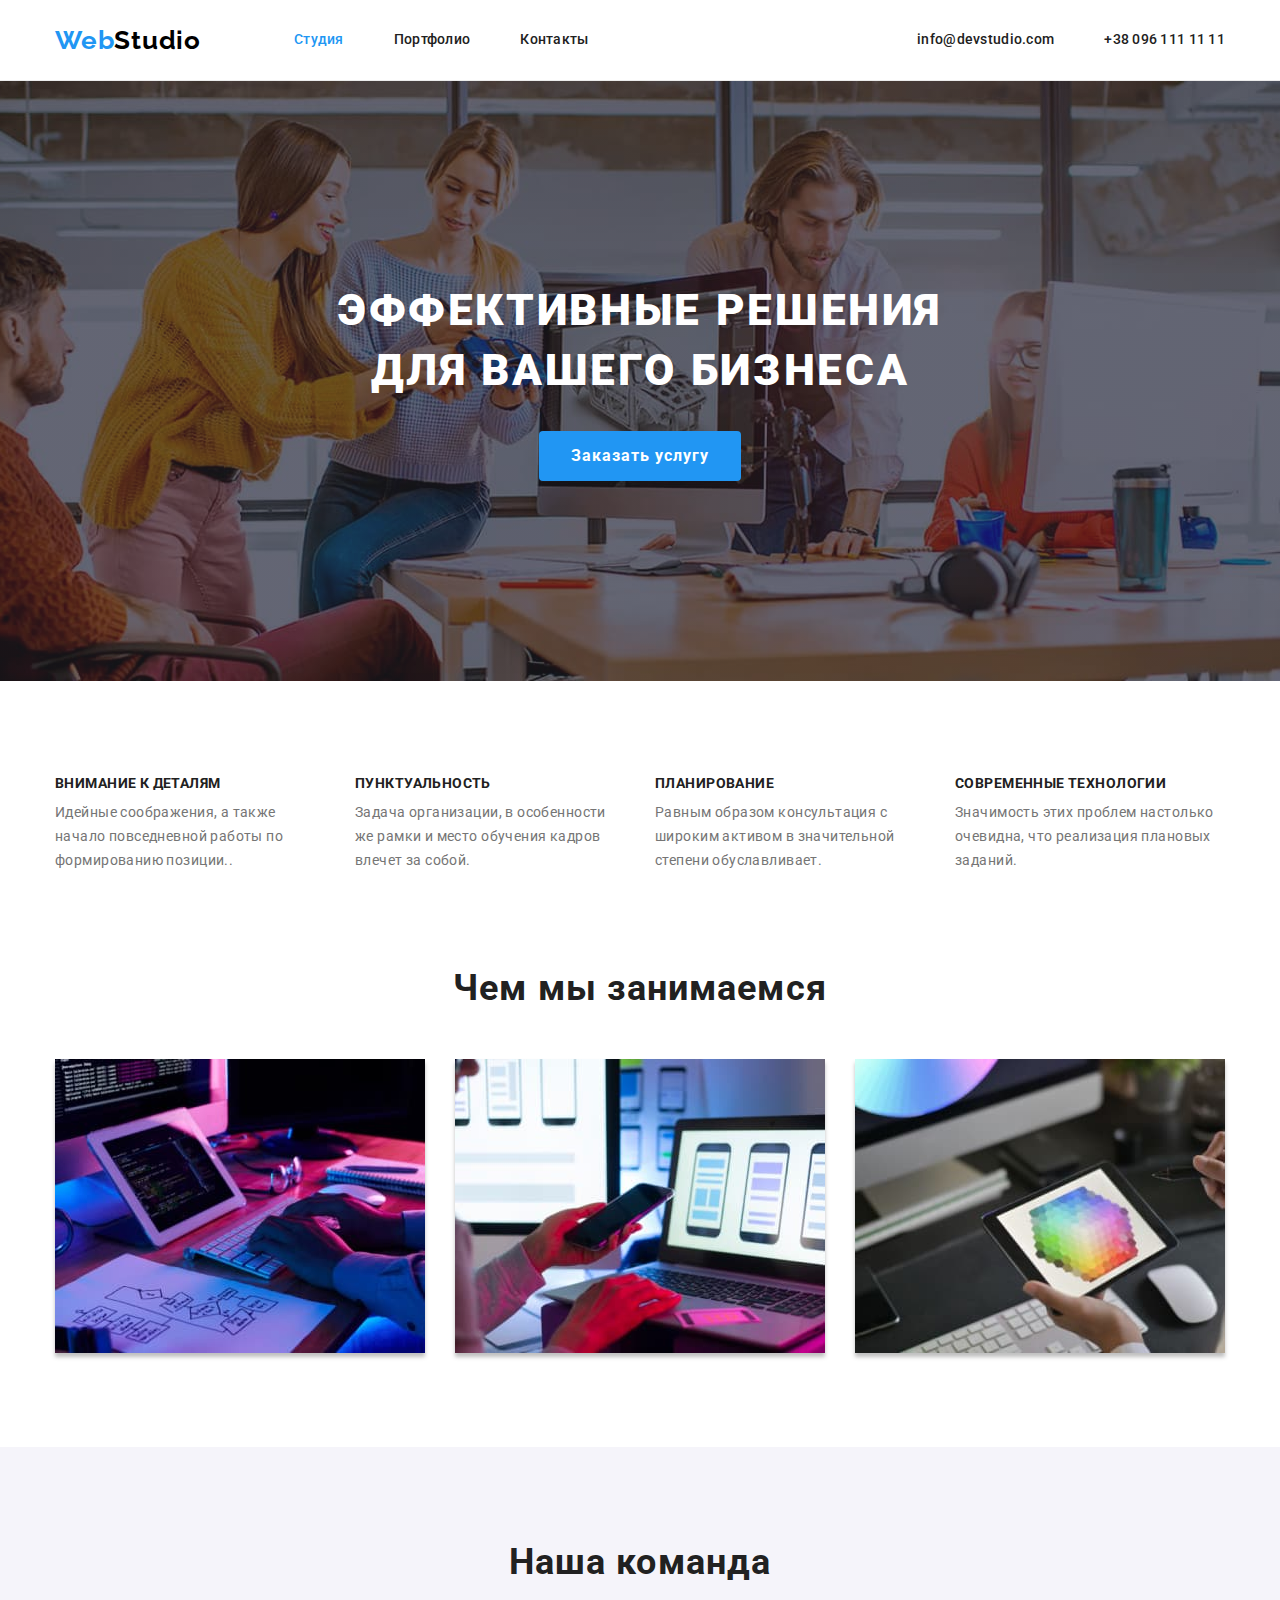
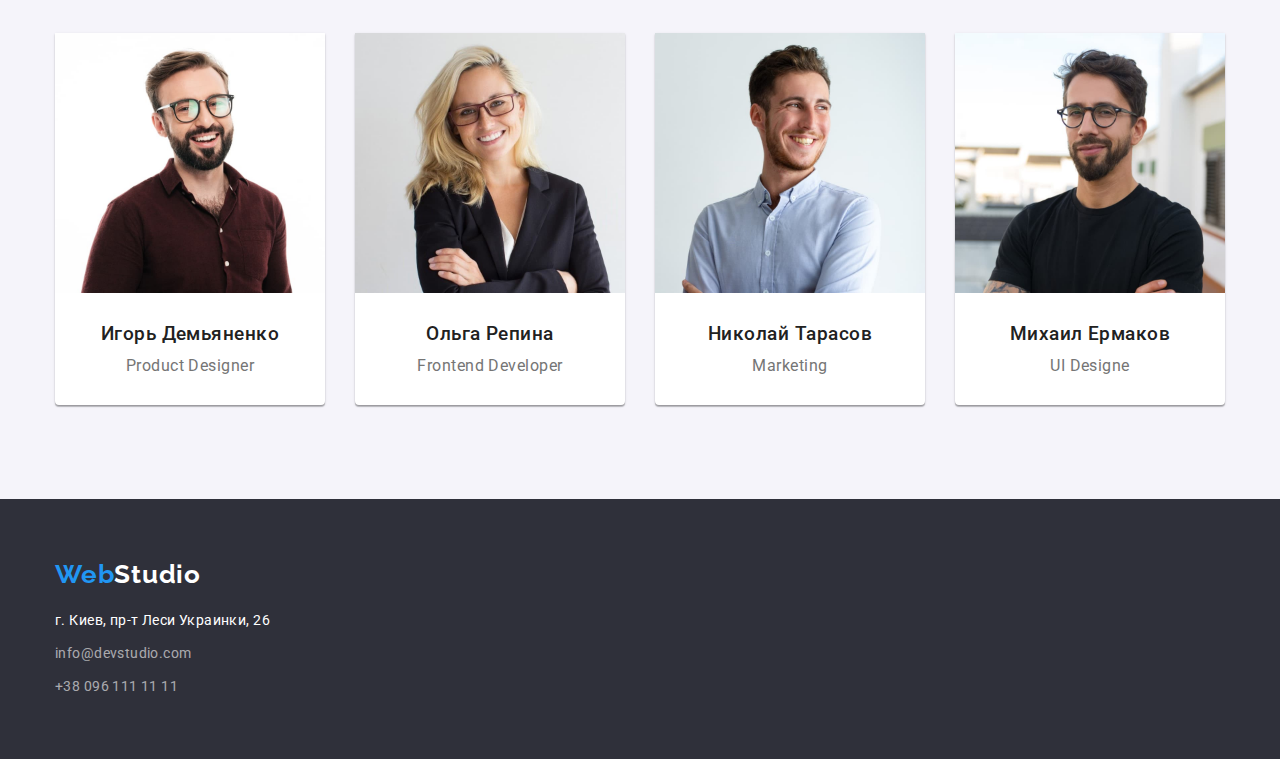
==== index.html @ 4b1d2488 "Начало ДЗ" ====
<!DOCTYPE html>
<html lang="ru">
  <head>
    <meta charset="UTF-8" />
    <meta http-equiv="X-UA-Compatible" content="IE=edge" />
    <meta name="viewport" content="width=device-width, initial-scale=1.0" />
    <title>Document</title>
    <link rel="preconnect" href="https://fonts.googleapis.com" />
    <link rel="preconnect" href="https://fonts.gstatic.com" crossorigin />
    <link
      href="https://fonts.googleapis.com/css2?family=Raleway:wght@700&family=Roboto:wght@400;500;700;900&display=swap"
      rel="stylesheet"
    />
    <link
      rel="stylesheet"
      href="https://cdnjs.cloudflare.com/ajax/libs/modern-normalize/1.0.0/modern-normalize.min.css"
    />
    <link rel="stylesheet" type="text/css" href="./css/styles.css" />
  </head>

  <body>
    <header class="page-header">
      <div class="container">
        <nav class="nav-main">
          <a class="logo link" href="#">Web<span class="logo-part">Studio</span> </a>

          <ul class="nav-list list">
            <li class="nav-item">
              <a class="nav-link link current" href="#">Студия</a>
            </li>
            <li class="nav-item">
              <a class="nav-link link" href="./portfolio.html">Портфолио</a>
            </li>
            <li class="nav-item">
              <a class="nav-link link" href="#">Контакты</a>
            </li>
          </ul>
        </nav>

        <ul class="nav-contact list">
          <li class="nav-contact-item">
            <a class="nav-link link" href="mailto:info@devstudio.com">info@devstudio.com</a>
          </li>

          <li class="nav-contact-item">
            <a class="nav-link link" href="tel:+380961111111">+38 096 111 11 11</a>
          </li>
        </ul>
      </div>
    </header>

    <!--Main-->
    <main>
      <section class="main">
        <div class="container">
          <h1 class="main-title">Эффективные решения для вашего бизнеса</h1>
          <button class="main-btn current" type="button">Заказать услугу</button>
        </div>
      </section>

      <!--Наши преимущества-->
      <section class="advants section">
        <div class="container">
          <h2 class="advants-title visually-hidden">Наши преимущества</h2>
          <ul class="advants-list list">
            <li class="advants-item">
              <h3 class="advants-item-title">Внимание к деталям</h3>
              <p class="advants-text">
                Идейные соображения, а также начало повседневной работы по формированию позиции..
              </p>
            </li>
            <li class="advants-item">
              <h3 class="advants-item-title">Пунктуальность</h3>
              <p class="advants-text">
                Задача организации, в особенности же рамки и место обучения кадров влечет за собой.
              </p>
            </li>
            <li class="advants-item">
              <h3 class="advants-item-title">Планирование</h3>
              <p class="advants-text">
                Равным образом консультация с широким активом в значительной степени обуславливает.
              </p>
            </li>
            <li class="advants-item">
              <h3 class="advants-item-title">Современные технологии</h3>
              <p class="advants-text">
                Значимость этих проблем настолько очевидна, что реализация плановых заданий.
              </p>
            </li>
          </ul>
        </div>
      </section>

      <!--Чем мы занимаемся-->
      <section class="direct section">
        <div class="container">
          <h2 class="direct-title">Чем мы занимаемся</h2>

          <ul class="direct-list list">
            <li class="direct-item">
              <img
                class="direct-img"
                src="./images/close-up-image-programer-working-his-desk-office.jpg"
                alt="Программист за столом"
              />
            </li>
            <li class="direct-item">
              <img
                class="direct-img"
                src="./images/web-ui-designers-are-developing-application-smartphones-team-creators-is-working-interface-mobile-phones.jpg"
                alt="Веб-дизайнер с мобильным телефоном"
              />
            </li>
            <li class="direct-item">
              <img
                class="direct-img"
                src="./images/creative-artist-web-design-with-working-colour-selection-graphic-tablet.jpg"
                alt="Веб-дизайнер с графическим планшетом"
              />
            </li>
          </ul>
        </div>
      </section>

      <!-- Наша команда-->
      <section class="card section">
        <div class="container">
          <h2 class="card-title">Наша команда</h2>
          <ul class="card-list list">
            <li class="card-item">
              <img
                class="card-img"
                src="./images/igor_demyanenko.jpg"
                alt="Игорь Демьяненко"
                width="270"
              />
              <div class="card-content">
                <h3 class="card-item-title">Игорь Демьяненко</h3>
                <p class="card-text">Product Designer</p>
              </div>
            </li>

            <li class="card-item">
              <img class="card-img" src="./images/olga_repina.jpg" alt="Ольга Репина" width="270" />
              <div class="card-content">
                <h3 class="card-item-title">Ольга Репина</h3>
                <p class="card-text">Frontend Developer</p>
              </div>
            </li>

            <li class="card-item">
              <img
                class="card-img"
                src="./images/nikolay_tarasov.jpg"
                alt="Николай Тарасов"
                width="270"
              />
              <div class="card-content">
                <h3 class="card-item-title">Николай Тарасов</h3>
                <p class="card-text">Marketing</p>
              </div>
            </li>

            <li class="card-item">
              <img
                class="card-img"
                src="./images/mikhail_ermakov.jpg"
                alt="Михаил Ермаков"
                width="270"
              />
              <div class="card-content">
                <h3 class="card-item-title">Михаил Ермаков</h3>
                <p class="card-text">UI Designe</p>
              </div>
            </li>
          </ul>
        </div>
      </section>
    </main>

    <!--Футер-->
    <footer class="footer">
      <div class="container">
        <a class="logo link" href="#">Web<span class="logo-part">Studio</span> </a>
        <address class="addr">
          г. Киев, пр-т Леси Украинки, 26
          <ul class="addr-list list">
            <li class="addr-item">
              <a class="addr-link link" href="mailto:info@devstudio.com">info@devstudio.com</a>
            </li>
            <li class="addr-item">
              <a class="addr-link link" href="tel:+380961111111">+38 096 111 11 11</a>
            </li>
          </ul>
        </address>
      </div>
    </footer>
  </body>
</html>
---- css/styles.css ----
/*--объявление глоб.переменных--*/
:root {
  --clr-ttl: #212121; /*--осн.цвет заголовков--*/
  --clr-txt: #757575; /*--осн.цвет текста--*/
  --clr-backg-hero: #2f303a; /*--цвет фона героя и футера--*/
  --clr-backg-item: #f5f4fa; /*--доп.цвет фона элементов--*/
  --clr-btn-link: #ffffff; /*--цвет текста акт.кн.,ссылок..--*/
  --clr-brend: #2196f3; /*-цвет логотипа,акт.кнопок и ссылок---*/
  --clr-logo-part: #000000; /*-цвет логотипа,акт.кнопок и ссылок---*/
  --clr-ft-link: rgba(255, 255, 255, 0.6); /*--цвет ссылок в футере--*/
}

/*--Установки "по умолчанию" для сайта--*/

body {
  font-family: Roboto, sans-serif;
  color: var(--clr-txt);
  background-color: var(--clr-btn-link);
  cursor: default;
}

/*--Установки элементов--*/
ul {
  list-style: none;
  margin: 0;
  padding: 0;
}

h1,
h2,
h3,
h4,
h5,
h6,
p {
  margin: 0 auto;
}

img {
  display: block;
}
.link {
  text-decoration: none;
}

.visually-hidden {
  position: absolute;
  width: 1px;
  height: 1px;
  margin: -1px;
  border: 0;
  padding: 0;

  white-space: nowrap;
  clip-path: inset(100%);
  clip: rect(0 0 0 0);
  overflow: hidden;
}

.nav-link.current {
  color: var(--clr-brend);
}

.section {
  padding: 94px 0;
}

/*---header--*/
.page-header {
  border-bottom: 1px solid #ececec;
}
/*--Логотип--*/
.logo {
  font-family: 'Raleway', sans-serif;
  font-weight: 700;
  font-size: 26px;
  line-height: 1.17;
  color: var(--clr-brend);
  letter-spacing: 0.03em;
}
.logo-part {
  color: var(--clr-logo-part);
}

.footer .logo-part {
  color: var(--clr-btn-link);
}

.page-header > .container {
  display: flex;
  align-items: center;
  justify-content: space-between;
}

.nav-main {
  display: flex;
  align-items: center;
  margin-left: 0;
  margin-right: 0;
}
.nav-list {
  display: flex;
  margin-left: 93px;
}
.nav-list li:first-child,
.nav-contact li:first-child {
  margin-left: 0;
}
.nav-contact {
  display: flex;
  margin: auto 0;
  align-items: center;
}

.nav-link {
  display: block;
  padding-top: 32px;
  padding-bottom: 32px;
  justify-content: space-between;
  font-weight: 500;
  font-size: 14px;
  line-height: 1.14;
  letter-spacing: 0.02em;
  color: var(--clr-ttl);
}

.nav-link:hover,
.nav-link:focus {
  color: var(--clr-brend);
}

.nav-item,
.nav-contact-item {
  margin-left: 50px;
}

.nav-link-item {
  display: inline-block;
  padding-top: 32px;
  padding-bottom: 32px;
  font-weight: 500;
  font-size: 14px;
  line-height: 1.14;
  letter-spacing: 0.02em;
  color: var(--clr-txt);
}

.nav-link-item:hover,
.nav-link-item:focus {
  color: var(--clr-brend);
}

/*--main-section--*/
.container {
  width: 1200px;
  margin: 0 auto;
  padding: 0 15px;
}

.main {
  display: block;
  /*background: var(--clr-backg-hero); rgba(47, 48, 58, 0.4),*/
  background-image: linear-gradient(to right, rgba(47, 48, 58, 0.4), rgba(47, 48, 58, 0.4)),
    url('../images/img-hero.jpg');
  background-repeat: no-repeat;
  background-position: center;
  background-size: 1600px;
  text-align: center;
  padding: 200px 0;
}

.main-title {
  height: 120px;
  max-width: 696px;
  font-weight: 900;
  font-size: 44px;
  line-height: 1.36;
  letter-spacing: 0.06em;
  text-transform: uppercase;
  color: var(--clr-btn-link);
  margin-bottom: 30px;
}

.main-btn {
  text-align: center;
  font-weight: 700;
  font-size: 16px;
  line-height: 1.87;
  letter-spacing: 0.06em;
  border: none;
  border-radius: 4px;
  cursor: pointer;
  color: var(--clr-btn-link);
  background-color: var(--clr-brend);
  padding: 10px 32px;
  min-width: 200px;
}

.main-btn:hover,
.main-btn:focus {
  color: var(--clr-btn-link);
  background-color: var(--clr-brend);
}

.advants-list {
  display: flex;
  margin-left: -30px;
}

.advants-item {
  width: calc((100% - 4 * 30px) / 4);
  margin-left: 30px;
}
.advants-item-title {
  font-weight: 700;
  font-size: 14px;
  line-height: 1.17;
  letter-spacing: 0.03em;
  text-transform: uppercase;
  color: var(--clr-ttl);
  margin-bottom: 10px;
}
.advants-text {
  font-size: 14px;
  line-height: 1.71;
  letter-spacing: 0.03em;
  color: var(--clr-txt);
}

/*--direct-section--*/
.direct.section {
  padding-top: 0;
}
.direct-title {
  font-weight: 700;
  font-size: 36px;
  line-height: 1.17;
  text-align: center;
  letter-spacing: 0.03em;
  color: var(--clr-ttl);
  margin-bottom: 50px;
}
.direct-list {
  display: flex;
  margin-left: -30px;
}
.direct-item {
  width: calc((100% - 3 * 30px) / 3);
  margin-left: 30px;
  box-shadow: 0px 4px 4px 0px #00000040;
}

/*--card-section--*/
.card {
  background: var(--clr-backg-item);
  text-align: center;
}
.card-title {
  font-weight: 700;
  font-size: 36px;
  line-height: 1.17;
  letter-spacing: 0.03em;
  color: var(--clr-ttl);
  margin-top: 0;
  margin-bottom: 50px;
}

.card-list {
  display: flex;
  margin-left: -30px;
}
.card-item {
  width: calc((100% - 4 * 30px) / 4);
  margin-left: 30px;
  /*height: 368px;*/
  background: #ffffff;
  box-shadow: 0px 1px 3px rgba(0, 0, 0, 0.12), 0px 1px 1px rgba(0, 0, 0, 0.14),
    0px 2px 1px rgba(0, 0, 0, 0.2);
  border-radius: 0px 0px 4px 4px;
}

.card-item-title {
  font-weight: 500;
  color: var(--clr-ttl);
  margin-bottom: 10px;
}
.card-text {
  letter-spacing: 0.03em;
  color: var(--clr-txt);
}

.card-content {
  font-size: 16px;
  line-height: 1.19;
  text-align: center;
  letter-spacing: 0.03em;
  padding: 30px 10px;
}
/*-------------------footer-section-----------*/

.footer {
  padding: 60px 0;
  background: var(--clr-backg-hero);
}

.footer .logo {
  display: block;
  margin-bottom: 20px;
}

.addr {
  font-style: normal;
  font-size: 14px;
  line-height: 1.71;
  letter-spacing: 0.03em;
  color: var(--clr-btn-link);
  margin: 0;
}

.addr-list {
  margin-top: 9px;
}
.addr-item {
  margin-bottom: 9px;
}

.addr-list li:last-child {
  margin-bottom: 0;
}

.addr-link {
  display: block;
  line-height: 1.71;
  letter-spacing: 0.03em;
  color: var(--clr-ft-link);
}

.addr-link:hover,
.addr-link:focus {
  color: var(--clr-brend);
}

/*------------PORTFOLIO---------*/

/*---Фильтр по разделам--*/
.btn-select {
  display: flex;
  justify-content: center;
  margin-bottom: 50px;
}
.btn-item {
  font-family: 'Roboto', sans-serif;
  font-style: normal;
  font-weight: 500;
  font-size: 16px;
  line-height: 1.62;
  letter-spacing: 0.03em;
  background-color: var(--clr-backg-item);
  color: var(--clr-ttl);
  text-align: center;
  cursor: pointer;
  border: none;
  border-radius: 4px;
  padding: 6px 22px;
}

.btn-select > li {
  margin-right: 8px;
}
.btn-select > li:last-child {
  margin-right: 0;
}

.btn-item:hover,
.btn-item:focus {
  color: var(--clr-btn-link);
  background-color: var(--clr-brend);
  box-shadow: 0px 4px 4px 0px #00000040;
}

.btn-item.current {
  background-color: var(--clr-brend);
  color: var(--clr-btn-link);
}

/*---Примеры работ ----*/
.sample-list {
  display: flex;
  flex-wrap: wrap;
  margin-left: -30px;
}
.sample-list > .sample-item:nth-child(-n + 3) {
  margin-top: 0;
}

.sample-item {
  width: calc((100% - 3 * 30px) / 3);
  margin-left: 30px;
  margin-top: 30px;
}
.sample-item:hover {
  box-shadow: 0px 4px 4px 0px #00000040;
}

.sample-link {
  height: 100%;
}

.sample-item-title {
  font-weight: 700;
  font-size: 18px;
  line-height: 2;
  letter-spacing: 0.06em;
  color: #212121;
  margin-bottom: 4px;
}
.sample-item-txt {
  font-size: 16px;
  line-height: 1.87;
  letter-spacing: 0.03em;
  color: var(--clr-txt);
  background: var(--clr-btn-link);
  margin-bottom: 0;
}

.sample-box {
  padding: 20px 24px;
  border: 1px solid #eeeeee;
  border-top: none;
}
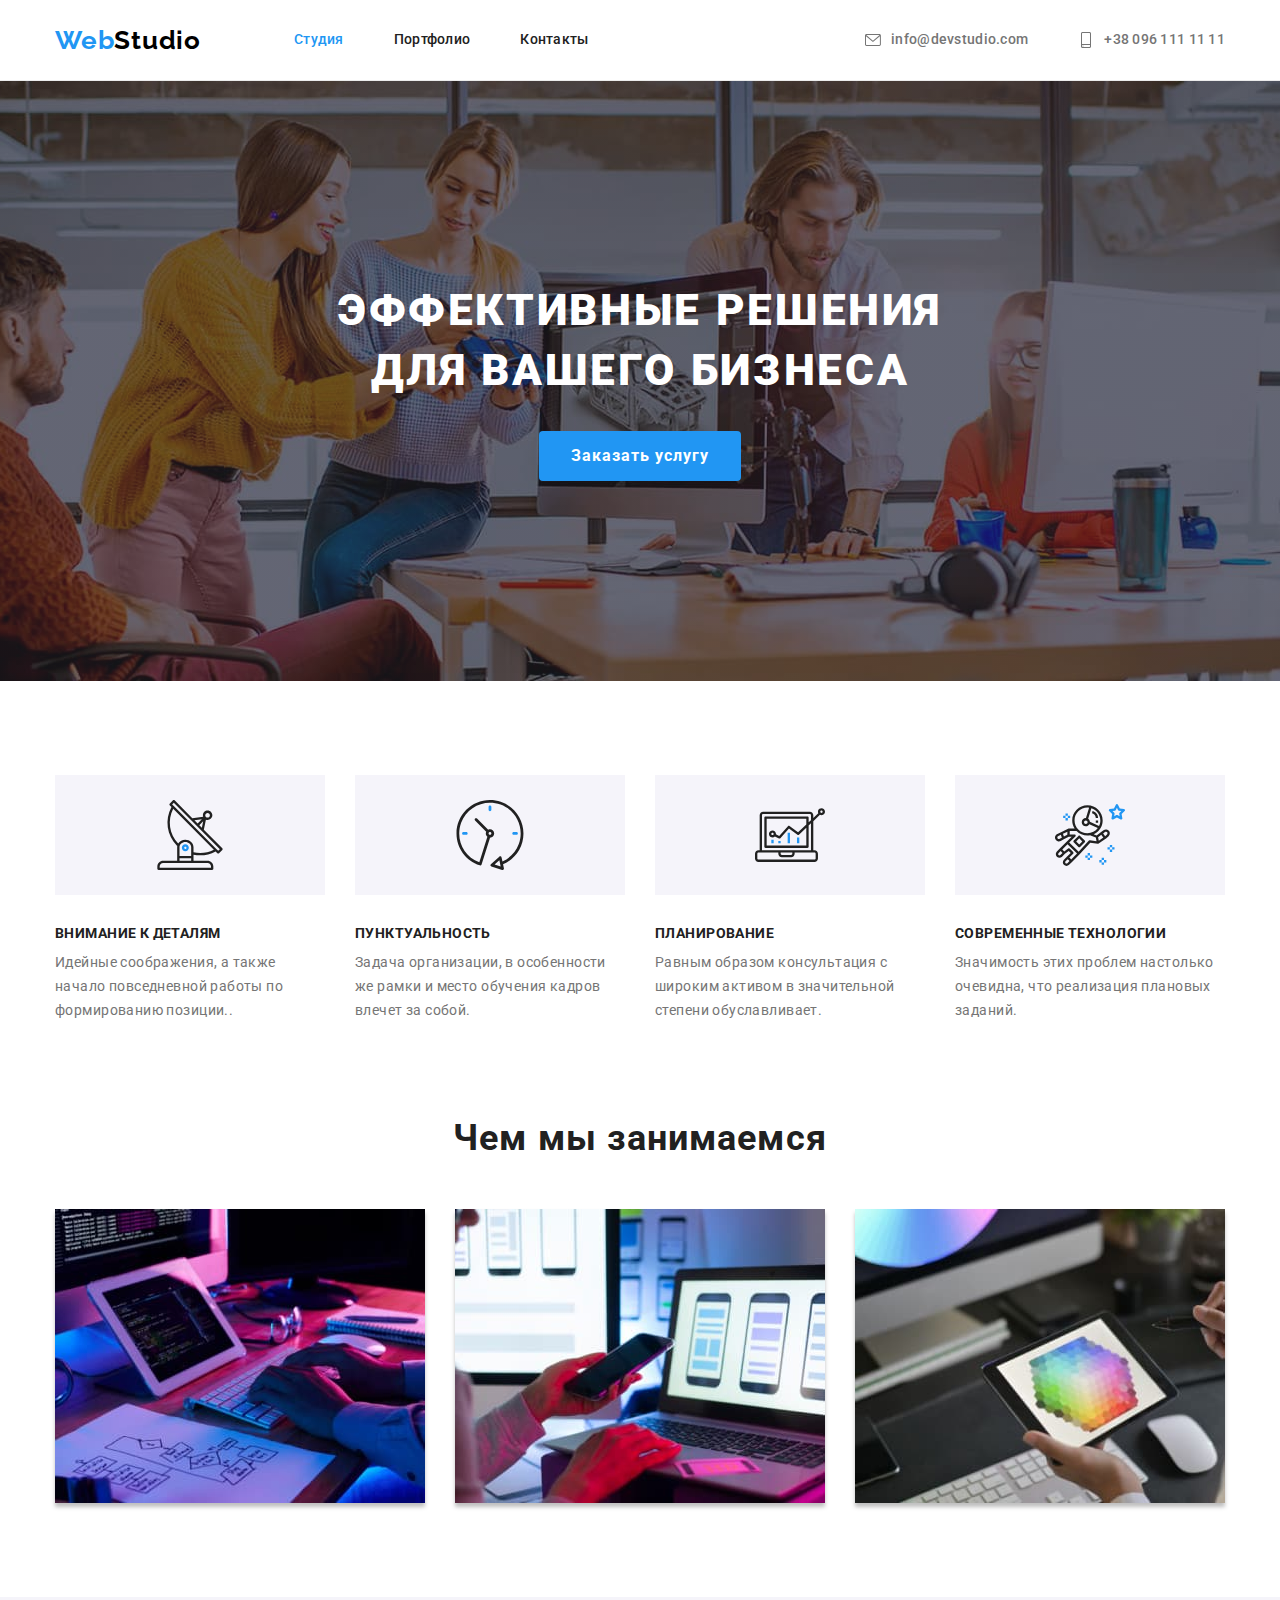
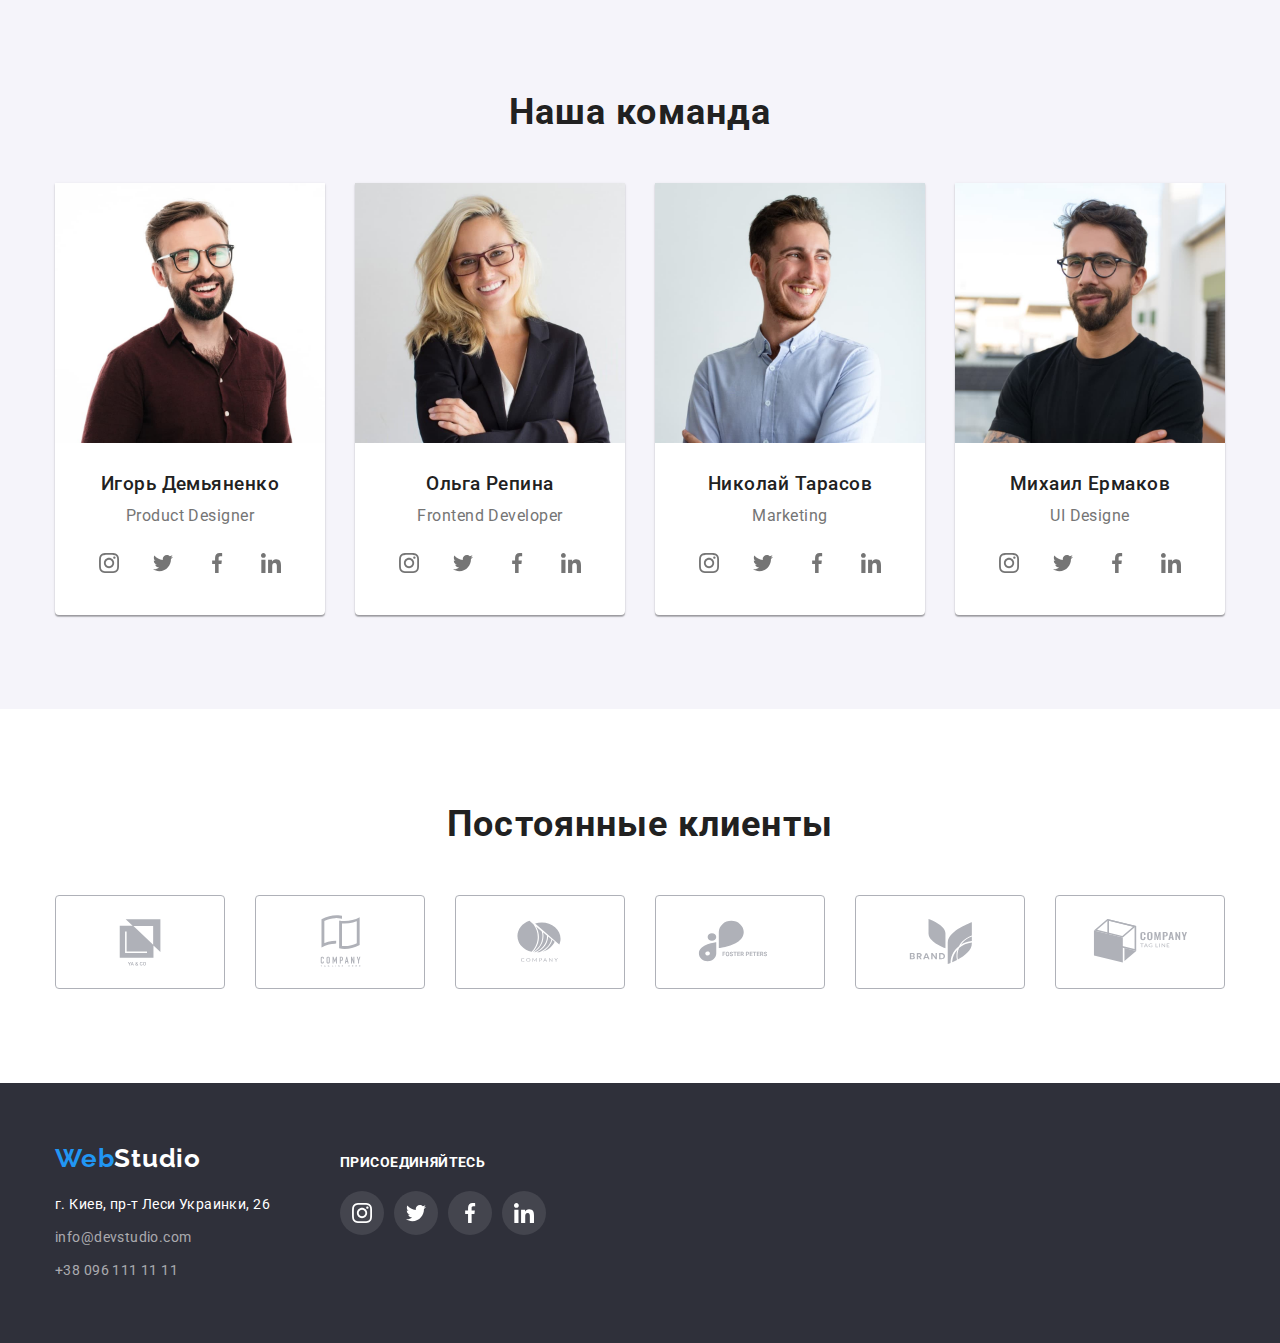
==== commit cdab575c: "Дз (первая попытка)" ====
--- a/index.html
+++ b/index.html
@@ -22,28 +22,37 @@
     <header class="page-header">
       <div class="container">
         <nav class="nav-main">
-          <a class="logo link" href="#">Web<span class="logo-part">Studio</span> </a>
+          <a class="logo" href="#">Web<span class="logo-part">Studio</span> </a>
 
           <ul class="nav-list list">
             <li class="nav-item">
-              <a class="nav-link link current" href="#">Студия</a>
+              <a class="nav-link current" href="#">Студия</a>
             </li>
             <li class="nav-item">
-              <a class="nav-link link" href="./portfolio.html">Портфолио</a>
+              <a class="nav-link" href="./portfolio.html">Портфолио</a>
             </li>
             <li class="nav-item">
-              <a class="nav-link link" href="#">Контакты</a>
+              <a class="nav-link" href="#">Контакты</a>
             </li>
           </ul>
         </nav>
 
         <ul class="nav-contact list">
           <li class="nav-contact-item">
-            <a class="nav-link link" href="mailto:info@devstudio.com">info@devstudio.com</a>
+            <a class="nav-link-item" href="mailto:info@devstudio.com"
+              ><svg class="nav-icon-item" width="16" height="12">
+                <use href="./images/symbol-defs.svg#icon-envelope"></use>
+              </svg>
+              info@devstudio.com</a
+            >
           </li>
 
           <li class="nav-contact-item">
-            <a class="nav-link link" href="tel:+380961111111">+38 096 111 11 11</a>
+            <a class="nav-link-item" href="tel:+380961111111"
+              ><svg class="nav-icon-item" width="10" height="16">
+                <use href="./images/symbol-defs.svg#icon-smartphone"></use></svg
+              >+38 096 111 11 11</a
+            >
           </li>
         </ul>
       </div>
@@ -63,25 +72,25 @@
         <div class="container">
           <h2 class="advants-title visually-hidden">Наши преимущества</h2>
           <ul class="advants-list list">
-            <li class="advants-item">
+            <li class="advants-item icon-antenna">
               <h3 class="advants-item-title">Внимание к деталям</h3>
               <p class="advants-text">
                 Идейные соображения, а также начало повседневной работы по формированию позиции..
               </p>
             </li>
-            <li class="advants-item">
+            <li class="advants-item icon-clock">
               <h3 class="advants-item-title">Пунктуальность</h3>
               <p class="advants-text">
                 Задача организации, в особенности же рамки и место обучения кадров влечет за собой.
               </p>
             </li>
-            <li class="advants-item">
+            <li class="advants-item icon-diagram">
               <h3 class="advants-item-title">Планирование</h3>
               <p class="advants-text">
                 Равным образом консультация с широким активом в значительной степени обуславливает.
               </p>
             </li>
-            <li class="advants-item">
+            <li class="advants-item icon-astronaut">
               <h3 class="advants-item-title">Современные технологии</h3>
               <p class="advants-text">
                 Значимость этих проблем настолько очевидна, что реализация плановых заданий.
@@ -138,6 +147,38 @@
                 <h3 class="card-item-title">Игорь Демьяненко</h3>
                 <p class="card-text">Product Designer</p>
               </div>
+              <div class="social-links">
+                <ul class="social-icon-list">
+                  <li class="social-icon-item">
+                    <a class="social-link" href="#">
+                      <svg class="social-logo" width="20" height="20">
+                        <use href="./images/symbol-defs.svg#icon-instagram"></use>
+                      </svg>
+                    </a>
+                  </li>
+                  <li class="social-icon-item">
+                    <a class="social-link" href="#">
+                      <svg class="social-logo" width="20" height="20">
+                        <use href="./images/symbol-defs.svg#icon-twitter"></use>
+                      </svg>
+                    </a>
+                  </li>
+                  <li class="social-icon-item">
+                    <a class="social-link" href="#">
+                      <svg class="social-logo" width="20" height="20">
+                        <use href="./images/symbol-defs.svg#icon-facebook"></use>
+                      </svg>
+                    </a>
+                  </li>
+                  <li class="social-icon-item">
+                    <a class="social-link" href="#">
+                      <svg class="social-logo" width="20" height="20">
+                        <use href="./images/symbol-defs.svg#icon-linkedin"></use>
+                      </svg>
+                    </a>
+                  </li>
+                </ul>
+              </div>
             </li>
 
             <li class="card-item">
@@ -146,6 +187,38 @@
                 <h3 class="card-item-title">Ольга Репина</h3>
                 <p class="card-text">Frontend Developer</p>
               </div>
+              <div class="social-links">
+                <ul class="social-icon-list">
+                  <li class="social-icon-item">
+                    <a class="social-link" href="#">
+                      <svg class="social-logo" width="20" height="20">
+                        <use href="./images/symbol-defs.svg#icon-instagram"></use>
+                      </svg>
+                    </a>
+                  </li>
+                  <li class="social-icon-item">
+                    <a class="social-link" href="#">
+                      <svg class="social-logo" width="20" height="20">
+                        <use href="./images/symbol-defs.svg#icon-twitter"></use>
+                      </svg>
+                    </a>
+                  </li>
+                  <li class="social-icon-item">
+                    <a class="social-link" href="#">
+                      <svg class="social-logo" width="20" height="20">
+                        <use href="./images/symbol-defs.svg#icon-facebook"></use>
+                      </svg>
+                    </a>
+                  </li>
+                  <li class="social-icon-item">
+                    <a class="social-link" href="#">
+                      <svg class="social-logo" width="20" height="20">
+                        <use href="./images/symbol-defs.svg#icon-linkedin"></use>
+                      </svg>
+                    </a>
+                  </li>
+                </ul>
+              </div>
             </li>
 
             <li class="card-item">
@@ -159,6 +232,38 @@
                 <h3 class="card-item-title">Николай Тарасов</h3>
                 <p class="card-text">Marketing</p>
               </div>
+              <div class="social-links">
+                <ul class="social-icon-list">
+                  <li class="social-icon-item">
+                    <a class="social-link" href="#">
+                      <svg class="social-logo" width="20" height="20">
+                        <use href="./images/symbol-defs.svg#icon-instagram"></use>
+                      </svg>
+                    </a>
+                  </li>
+                  <li class="social-icon-item">
+                    <a class="social-link" href="#">
+                      <svg class="social-logo" width="20" height="20">
+                        <use href="./images/symbol-defs.svg#icon-twitter"></use>
+                      </svg>
+                    </a>
+                  </li>
+                  <li class="social-icon-item">
+                    <a class="social-link" href="#">
+                      <svg class="social-logo" width="20" height="20">
+                        <use href="./images/symbol-defs.svg#icon-facebook"></use>
+                      </svg>
+                    </a>
+                  </li>
+                  <li class="social-icon-item">
+                    <a class="social-link" href="#">
+                      <svg class="social-logo" width="20" height="20">
+                        <use href="./images/symbol-defs.svg#icon-linkedin"></use>
+                      </svg>
+                    </a>
+                  </li>
+                </ul>
+              </div>
             </li>
 
             <li class="card-item">
@@ -172,6 +277,90 @@
                 <h3 class="card-item-title">Михаил Ермаков</h3>
                 <p class="card-text">UI Designe</p>
               </div>
+              <div class="social-links">
+                <ul class="social-icon-list">
+                  <li class="social-icon-item">
+                    <a class="social-link" href="#">
+                      <svg class="social-logo" width="20" height="20">
+                        <use href="./images/symbol-defs.svg#icon-instagram"></use>
+                      </svg>
+                    </a>
+                  </li>
+                  <li class="social-icon-item">
+                    <a class="social-link" href="#">
+                      <svg class="social-logo" width="20" height="20">
+                        <use href="./images/symbol-defs.svg#icon-twitter"></use>
+                      </svg>
+                    </a>
+                  </li>
+                  <li class="social-icon-item">
+                    <a class="social-link" href="#">
+                      <svg class="social-logo" width="20" height="20">
+                        <use href="./images/symbol-defs.svg#icon-facebook"></use>
+                      </svg>
+                    </a>
+                  </li>
+                  <li class="social-icon-item">
+                    <a class="social-link" href="#">
+                      <svg class="social-logo" width="20" height="20">
+                        <use href="./images/symbol-defs.svg#icon-linkedin"></use>
+                      </svg>
+                    </a>
+                  </li>
+                </ul>
+              </div>
+            </li>
+          </ul>
+        </div>
+      </section>
+
+      <section class="const-clients section">
+        <div class="container">
+          <h2 class="const-clients-title">Постоянные клиенты</h2>
+          <ul class="const-clients-list">
+            <li class="const-clients-item">
+              <a class="clients-link" href="#">
+                <svg class="client-logo" width="106" height="60">
+                  <use href="./images/symbol-defs.svg#icon-company-1"></use>
+                </svg>
+              </a>
+            </li>
+
+            <li class="const-clients-item">
+              <a class="clients-link" href="#">
+                <svg class="client-logo" width="106" height="60">
+                  <use href="./images/symbol-defs.svg#icon-company-2"></use>
+                </svg>
+              </a>
+            </li>
+
+            <li class="const-clients-item">
+              <a class="clients-link" href="#">
+                <svg class="client-logo" width="106" height="60">
+                  <use href="./images/symbol-defs.svg#icon-company-3"></use>
+                </svg>
+              </a>
+            </li>
+
+            <li class="const-clients-item">
+              <a class="clients-link" href="#"
+                ><svg class="client-logo" width="106" height="60">
+                  <use href="./images/symbol-defs.svg#icon-company-4"></use></svg
+              ></a>
+            </li>
+
+            <li class="const-clients-item">
+              <a class="clients-link" href="#"
+                ><svg class="client-logo" width="106" height="60">
+                  <use href="./images/symbol-defs.svg#icon-company-5"></use></svg
+              ></a>
+            </li>
+
+            <li class="const-clients-item">
+              <a class="clients-link" href="#"
+                ><svg class="client-logo" width="106" height="60">
+                  <use href="./images/symbol-defs.svg#icon-company-6"></use></svg
+              ></a>
             </li>
           </ul>
         </div>
@@ -181,18 +370,53 @@
     <!--Футер-->
     <footer class="footer">
       <div class="container">
-        <a class="logo link" href="#">Web<span class="logo-part">Studio</span> </a>
-        <address class="addr">
-          г. Киев, пр-т Леси Украинки, 26
-          <ul class="addr-list list">
-            <li class="addr-item">
-              <a class="addr-link link" href="mailto:info@devstudio.com">info@devstudio.com</a>
-            </li>
-            <li class="addr-item">
-              <a class="addr-link link" href="tel:+380961111111">+38 096 111 11 11</a>
-            </li>
-          </ul>
-        </address>
+        <div class="footer-addr">
+          <a class="logo" href="#">Web<span class="logo-part">Studio</span> </a>
+          <address class="addr">
+            г. Киев, пр-т Леси Украинки, 26
+            <ul class="addr-list list">
+              <li class="addr-item">
+                <a class="addr-link" href="mailto:info@devstudio.com">info@devstudio.com</a>
+              </li>
+              <li class="addr-item">
+                <a class="addr-link" href="tel:+380961111111">+38 096 111 11 11</a>
+              </li>
+            </ul>
+          </address>
+        </div>
+        <div class="icon-network">
+          <p class="network-title">Присоединяйтесь</p>
+          <ul class="network-icon-list">
+            <li class="network-icon-item">
+              <a class="network-link" href="#">
+                <svg class="network-logo" width="20" height="20">
+                  <use href="./images/symbol-defs.svg#icon-instagram"></use>
+                </svg>
+              </a>
+            </li>
+            <li class="network-icon-item">
+              <a class="network-link" href="#">
+                <svg class="network-logo" width="20" height="20">
+                  <use href="./images/symbol-defs.svg#icon-twitter"></use>
+                </svg>
+              </a>
+            </li>
+            <li class="network-icon-item">
+              <a class="network-link" href="#">
+                <svg class="network-logo" width="20" height="20">
+                  <use href="./images/symbol-defs.svg#icon-facebook"></use>
+                </svg>
+              </a>
+            </li>
+            <li class="network-icon-item">
+              <a class="network-link" href="#">
+                <svg class="network-logo" width="20" height="20">
+                  <use href="./images/symbol-defs.svg#icon-linkedin"></use>
+                </svg>
+              </a>
+            </li>
+          </ul>
+        </div>
       </div>
     </footer>
   </body>
--- a/css/styles.css
+++ b/css/styles.css
@@ -39,7 +39,7 @@
 img {
   display: block;
 }
-.link {
+a {
   text-decoration: none;
 }
 
@@ -135,19 +135,39 @@
 }
 
 .nav-link-item {
-  display: inline-block;
+  display: flex;
   padding-top: 32px;
   padding-bottom: 32px;
+  justify-content: space-between;
   font-weight: 500;
   font-size: 14px;
   line-height: 1.14;
   letter-spacing: 0.02em;
   color: var(--clr-txt);
-}
-
+  align-items: center;
+  text-align: center;
+}
+
+.nav-link-item:hover .nav-icon-item,
+.nav-link-item:focus .nav-icon-item,
 .nav-link-item:hover,
 .nav-link-item:focus {
   color: var(--clr-brend);
+  fill: var(--clr-brend);
+}
+
+.nav-icon-item {
+  display: block;
+  margin-right: 10px;
+  height: 16px;
+  width: 16px;
+  text-align: center;
+  align-items: center;
+  fill: var(--clr-txt);
+  background-position: center;
+  background-size: contain;
+  background-repeat: no-repeat;
+  background-color: transparent;
 }
 
 /*--main-section--*/
@@ -159,12 +179,14 @@
 
 .main {
   display: block;
-  /*background: var(--clr-backg-hero); rgba(47, 48, 58, 0.4),*/
-  background-image: linear-gradient(to right, rgba(47, 48, 58, 0.4), rgba(47, 48, 58, 0.4)),
+  background: var(--clr-backg-hero);
+  background-image: linear-gradient(rgba(47, 48, 58, 0.4), rgba(47, 48, 58, 0.4)),
     url('../images/img-hero.jpg');
   background-repeat: no-repeat;
   background-position: center;
-  background-size: 1600px;
+  max-width: 1600px;
+  height: 600px;
+  margin: auto;
   text-align: center;
   padding: 200px 0;
 }
@@ -211,6 +233,37 @@
   width: calc((100% - 4 * 30px) / 4);
   margin-left: 30px;
 }
+
+.advants-item::before {
+  content: '';
+  display: block;
+  height: 120px;
+  margin-bottom: 30px;
+  background-position: center;
+  background-repeat: no-repeat;
+  background-size: 70px 70px;
+  background-color: var(--clr-backg-item);
+}
+
+/*------advants-item icon------*/
+.icon-antenna::before {
+  background-image: url('../images/icon/antenna.svg');
+}
+
+.icon-clock::before {
+  background-image: url('../images/icon/clock.svg');
+}
+
+.icon-diagram::before {
+  background-image: url('../images/icon/diagram.svg');
+}
+
+.icon-astronaut::before {
+  background-image: url('../images/icon/astronaut.svg');
+}
+
+/*----------------------------*/
+
 .advants-item-title {
   font-weight: 700;
   font-size: 14px;
@@ -294,11 +347,110 @@
   line-height: 1.19;
   text-align: center;
   letter-spacing: 0.03em;
-  padding: 30px 10px;
-}
+  padding: 30px 10px 0;
+  margin-bottom: 16px;
+}
+/*--раздел соц.сетей--*/
+
+.social-links {
+  display: block;
+  height: 44px;
+  width: 206px;
+  margin: 0 32px 30px;
+}
+
+.social-icon-list {
+  display: flex;
+  padding: 0;
+}
+
+.social-icon-item {
+  display: flex;
+  height: 44px;
+  width: 44px;
+  border-radius: 50%;
+  margin-right: 10px;
+  align-items: center;
+  cursor: pointer;
+}
+.social-icon-item:last-child {
+  margin-right: 0;
+}
+.social-icon-item:hover,
+.social-icon-item:focus,
+.social-icon-item:hover .social-logo,
+.social-icon-item:focus .social-logo {
+  background-color: var(--clr-brend);
+  fill: var(--clr-btn-link);
+}
+
+.social-logo {
+  display: flex;
+  fill: var(--clr-txt);
+  background-color: transparent;
+  justify-content: center;
+  background-repeat: no-repeat;
+  background-size: cover;
+  background-position: center;
+}
+.social-link {
+  display: inline-block;
+  margin: auto auto;
+}
+
+/*--постоянные клиенты---*/
+.const-clients-title {
+  font-weight: 700;
+  font-size: 36px;
+  line-height: 1.17;
+  text-align: center;
+  letter-spacing: 0.03em;
+  color: var(--clr-ttl);
+  margin-bottom: 50px;
+}
+.const-clients-list {
+  display: flex;
+}
+
+.const-clients-item {
+  display: flex;
+  justify-content: space-between;
+  border-radius: 4px;
+  background: transparent;
+  width: 170px;
+  border: 1px solid #afb1b8;
+  height: 94px;
+  margin-right: 30px;
+  align-items: center;
+  padding: 16px 32px;
+}
+.const-clients-item:last-child {
+  margin-right: 0;
+}
+.clients-link {
+  display: block;
+  height: 100%;
+  width: 106px;
+}
+.client-logo {
+  padding: 0;
+  fill: #afb1b8;
+}
+
+.const-clients-item:hover .client-logoб .const-clients-item:focus .client-logo {
+  fill: var(--clr-brend);
+}
+.const-clients-item:hover,
+.const-clients-item:focus {
+  border-radius: 4px;
+  border: 1px solid var(--clr-brend);
+  cursor: pointer;
+}
+
 /*-------------------footer-section-----------*/
 
 .footer {
+  display: flex;
   padding: 60px 0;
   background: var(--clr-backg-hero);
 }
@@ -338,6 +490,63 @@
 .addr-link:hover,
 .addr-link:focus {
   color: var(--clr-brend);
+}
+
+.footer .container {
+  display: flex;
+}
+
+.footer .icon-network {
+  height: 80px;
+  width: 206px;
+  margin-left: 70px;
+  margin-top: 12px;
+}
+
+.network-title {
+  font-weight: 700;
+  font-size: 14px;
+  line-height: 1.14;
+  letter-spacing: 0.03em;
+  text-transform: uppercase;
+  color: var(--clr-btn-link);
+}
+
+.network-icon-list {
+  display: flex;
+  padding-top: 20px;
+  height: 44px;
+  width: 206px;
+}
+.network-icon-item {
+  display: flex;
+  height: 44px;
+  width: 44px;
+  border-radius: 50%;
+  margin-right: 10px;
+  align-items: center;
+  background-color: rgba(255, 255, 255, 0.1);
+  cursor: pointer;
+}
+.network-icon-item:last-child {
+  margin-right: 0;
+}
+.network-link {
+  display: inline-block;
+  margin: auto auto;
+}
+.network-logo {
+  display: flex;
+  fill: var(--clr-btn-link);
+  background-color: transparent;
+  justify-content: center;
+  background-repeat: no-repeat;
+  background-size: cover;
+  background-position: center;
+}
+.network-icon-item:hover,
+.network-icon-item:focus {
+  background-color: var(--clr-brend);
 }
 
 /*------------PORTFOLIO---------*/
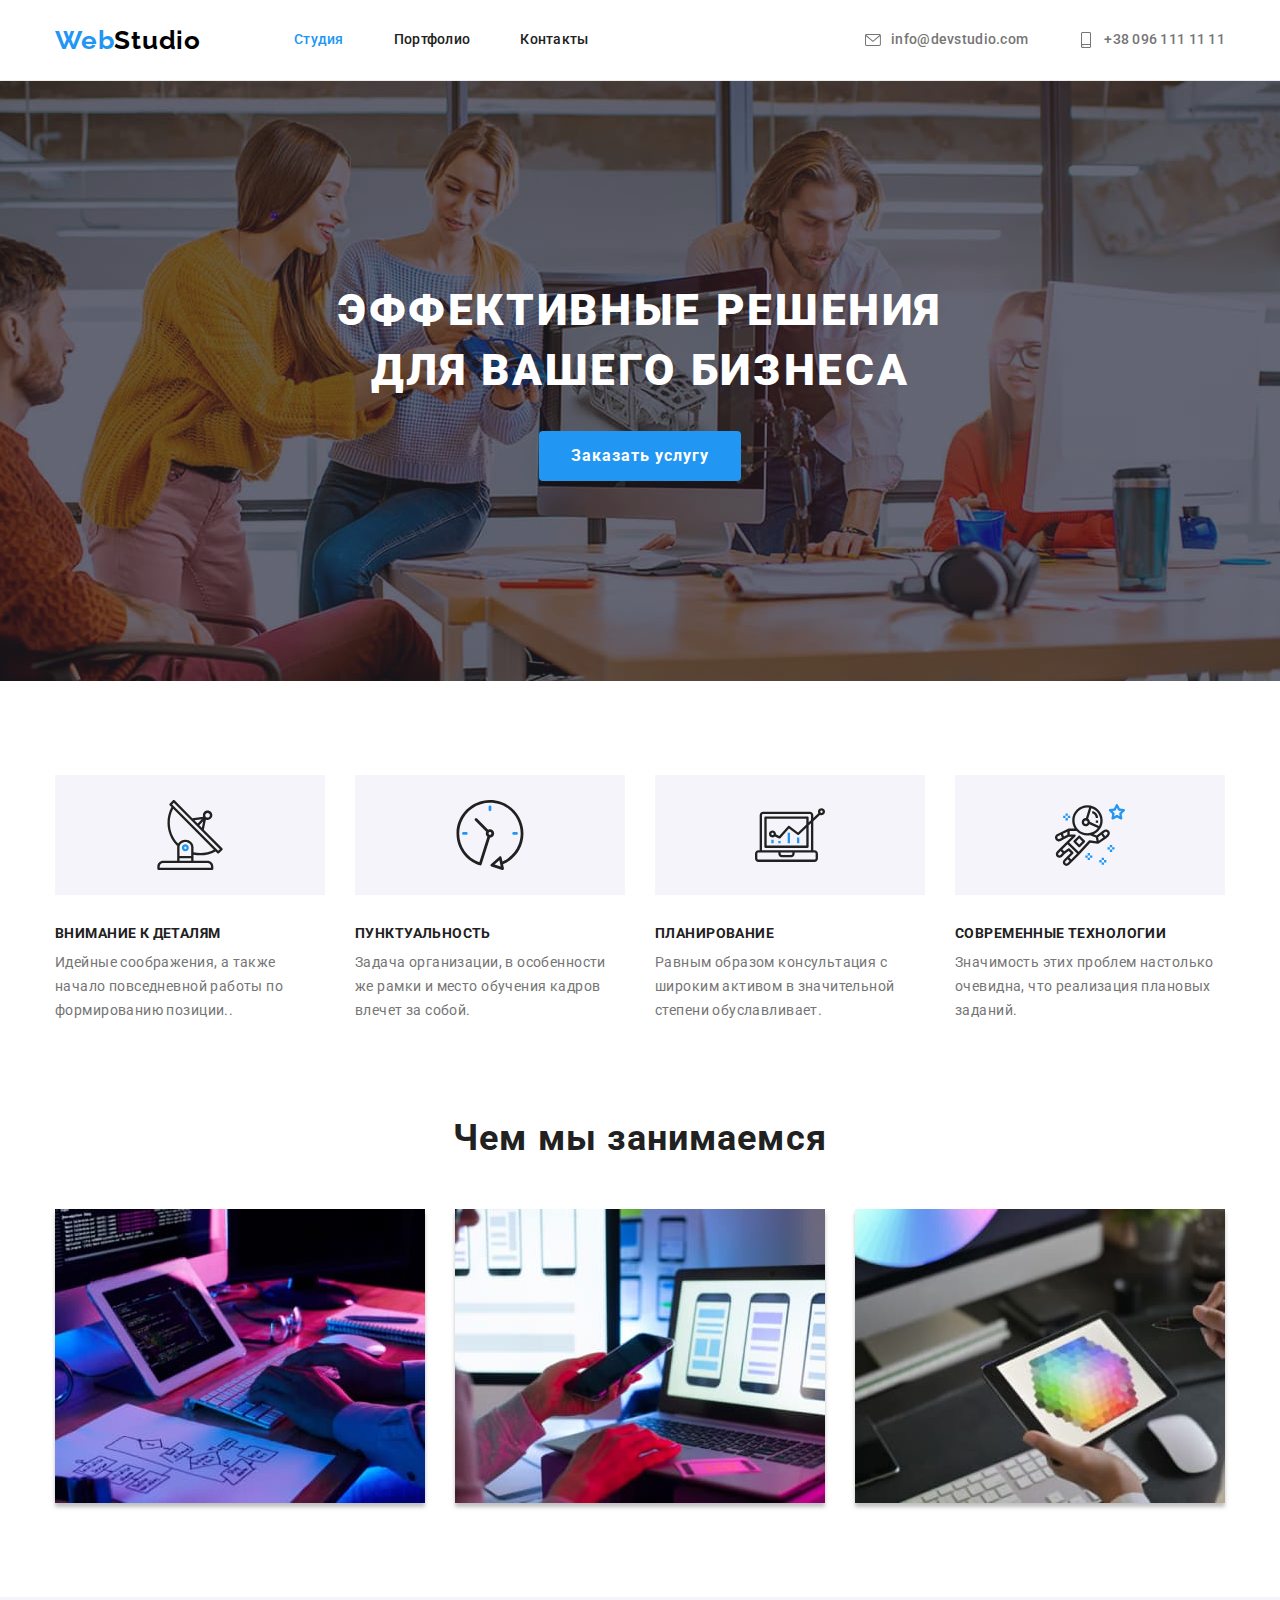
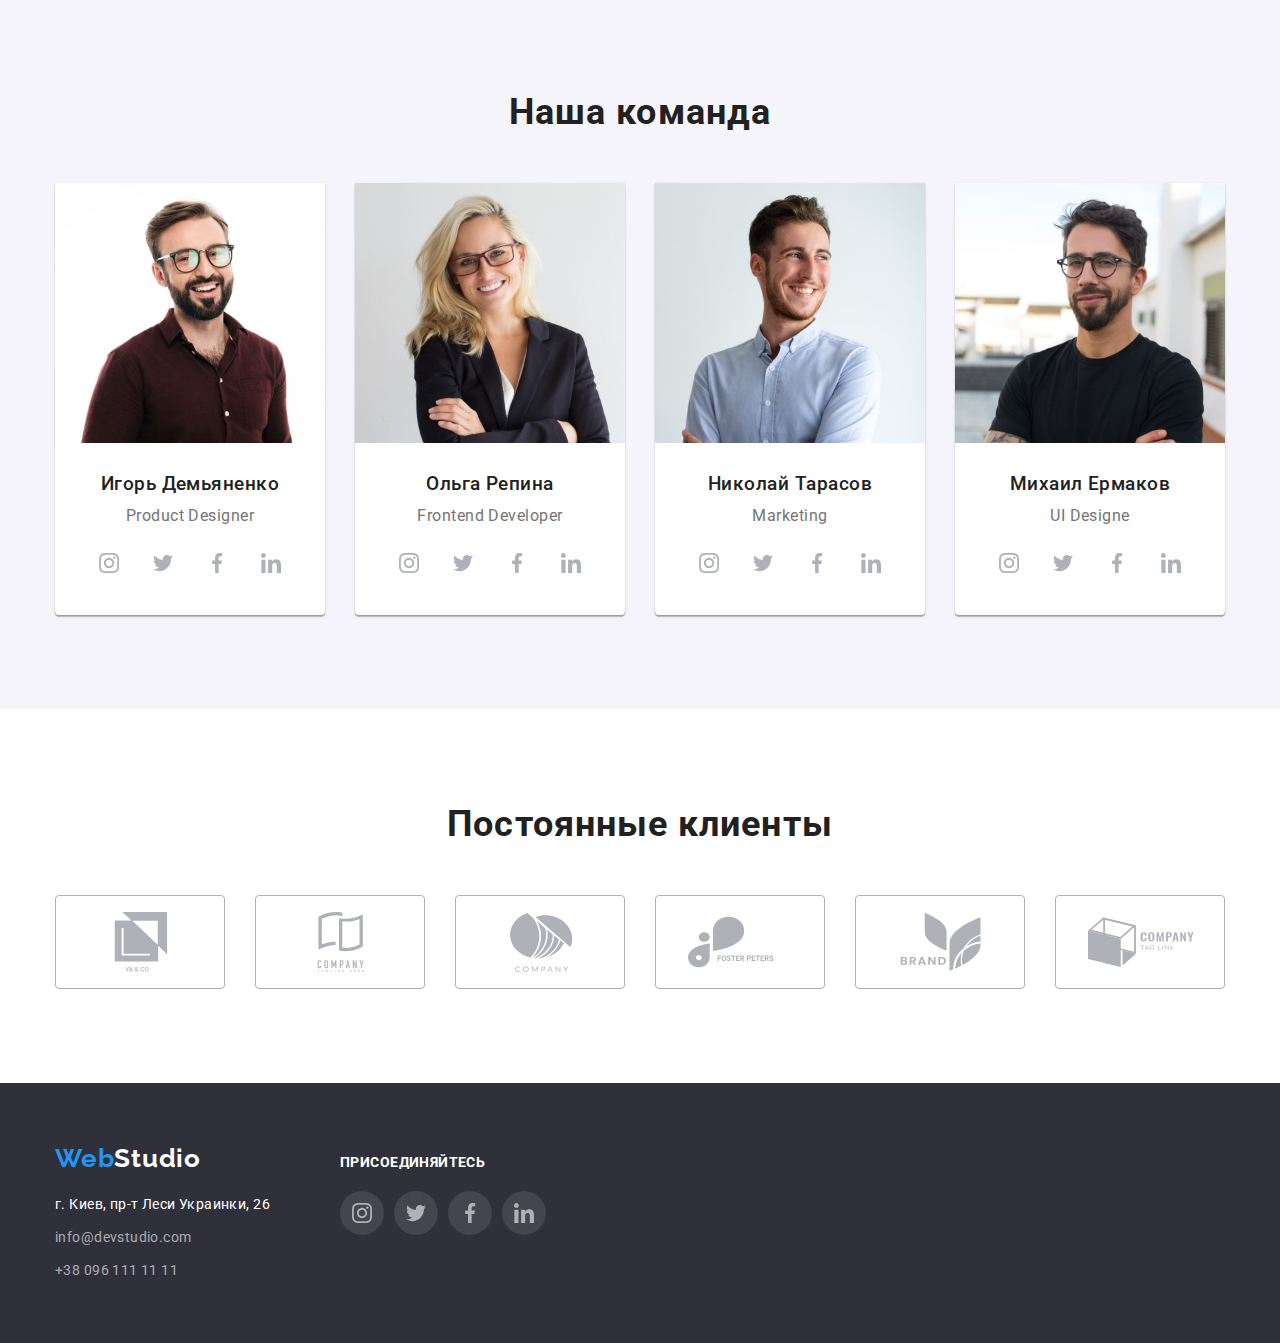
==== commit ab04b85d: "Установил ВСЕ иконки из спрайта" ====
--- a/index.html
+++ b/index.html
@@ -72,25 +72,45 @@
         <div class="container">
           <h2 class="advants-title visually-hidden">Наши преимущества</h2>
           <ul class="advants-list list">
-            <li class="advants-item icon-antenna">
+            <li class="advants-item">
+              <div class="advants-icon">
+                <svg width="70" height="70">
+                  <use href="./images/symbol-defs.svg#icon-antenna"></use>
+                </svg>
+              </div>
               <h3 class="advants-item-title">Внимание к деталям</h3>
               <p class="advants-text">
                 Идейные соображения, а также начало повседневной работы по формированию позиции..
               </p>
             </li>
-            <li class="advants-item icon-clock">
+            <li class="advants-item">
+              <div class="advants-icon">
+                <svg width="70" height="70">
+                  <use href="./images/symbol-defs.svg#icon-clock"></use>
+                </svg>
+              </div>
               <h3 class="advants-item-title">Пунктуальность</h3>
               <p class="advants-text">
                 Задача организации, в особенности же рамки и место обучения кадров влечет за собой.
               </p>
             </li>
-            <li class="advants-item icon-diagram">
+            <li class="advants-item">
+              <div class="advants-icon">
+                <svg width="70" height="70">
+                  <use href="./images/symbol-defs.svg#icon-diagram"></use>
+                </svg>
+              </div>
               <h3 class="advants-item-title">Планирование</h3>
               <p class="advants-text">
                 Равным образом консультация с широким активом в значительной степени обуславливает.
               </p>
             </li>
-            <li class="advants-item icon-astronaut">
+            <li class="advants-item">
+              <div class="advants-icon">
+                <svg width="70" height="70">
+                  <use href="./images/symbol-defs.svg#icon-astronaut"></use>
+                </svg>
+              </div>
               <h3 class="advants-item-title">Современные технологии</h3>
               <p class="advants-text">
                 Значимость этих проблем настолько очевидна, что реализация плановых заданий.
--- a/css/styles.css
+++ b/css/styles.css
@@ -224,45 +224,7 @@
   background-color: var(--clr-brend);
 }
 
-.advants-list {
-  display: flex;
-  margin-left: -30px;
-}
-
-.advants-item {
-  width: calc((100% - 4 * 30px) / 4);
-  margin-left: 30px;
-}
-
-.advants-item::before {
-  content: '';
-  display: block;
-  height: 120px;
-  margin-bottom: 30px;
-  background-position: center;
-  background-repeat: no-repeat;
-  background-size: 70px 70px;
-  background-color: var(--clr-backg-item);
-}
-
-/*------advants-item icon------*/
-.icon-antenna::before {
-  background-image: url('../images/icon/antenna.svg');
-}
-
-.icon-clock::before {
-  background-image: url('../images/icon/clock.svg');
-}
-
-.icon-diagram::before {
-  background-image: url('../images/icon/diagram.svg');
-}
-
-.icon-astronaut::before {
-  background-image: url('../images/icon/astronaut.svg');
-}
-
-/*----------------------------*/
+/*----advants section-----*/
 
 .advants-item-title {
   font-weight: 700;
@@ -274,10 +236,34 @@
   margin-bottom: 10px;
 }
 .advants-text {
+  display: block;
   font-size: 14px;
   line-height: 1.71;
   letter-spacing: 0.03em;
   color: var(--clr-txt);
+}
+
+/*------advants-list------*/
+
+.advants-list {
+  display: flex;
+  margin-left: -30px;
+}
+
+.advants-item {
+  display: block;
+  width: calc((100% - 4 * 30px) / 4);
+  margin-left: 30px;
+}
+
+.advants-icon {
+  display: flex;
+  margin-bottom: 30px;
+  height: 120px;
+  width: auto;
+  background-color: var(--clr-backg-item);
+  align-items: center;
+  justify-content: center;
 }
 
 /*--direct-section--*/
@@ -437,7 +423,8 @@
   fill: #afb1b8;
 }
 
-.const-clients-item:hover .client-logoб .const-clients-item:focus .client-logo {
+.const-clients-item:hover .client-logo,
+.const-clients-item:focus .client-logo {
   fill: var(--clr-brend);
 }
 .const-clients-item:hover,
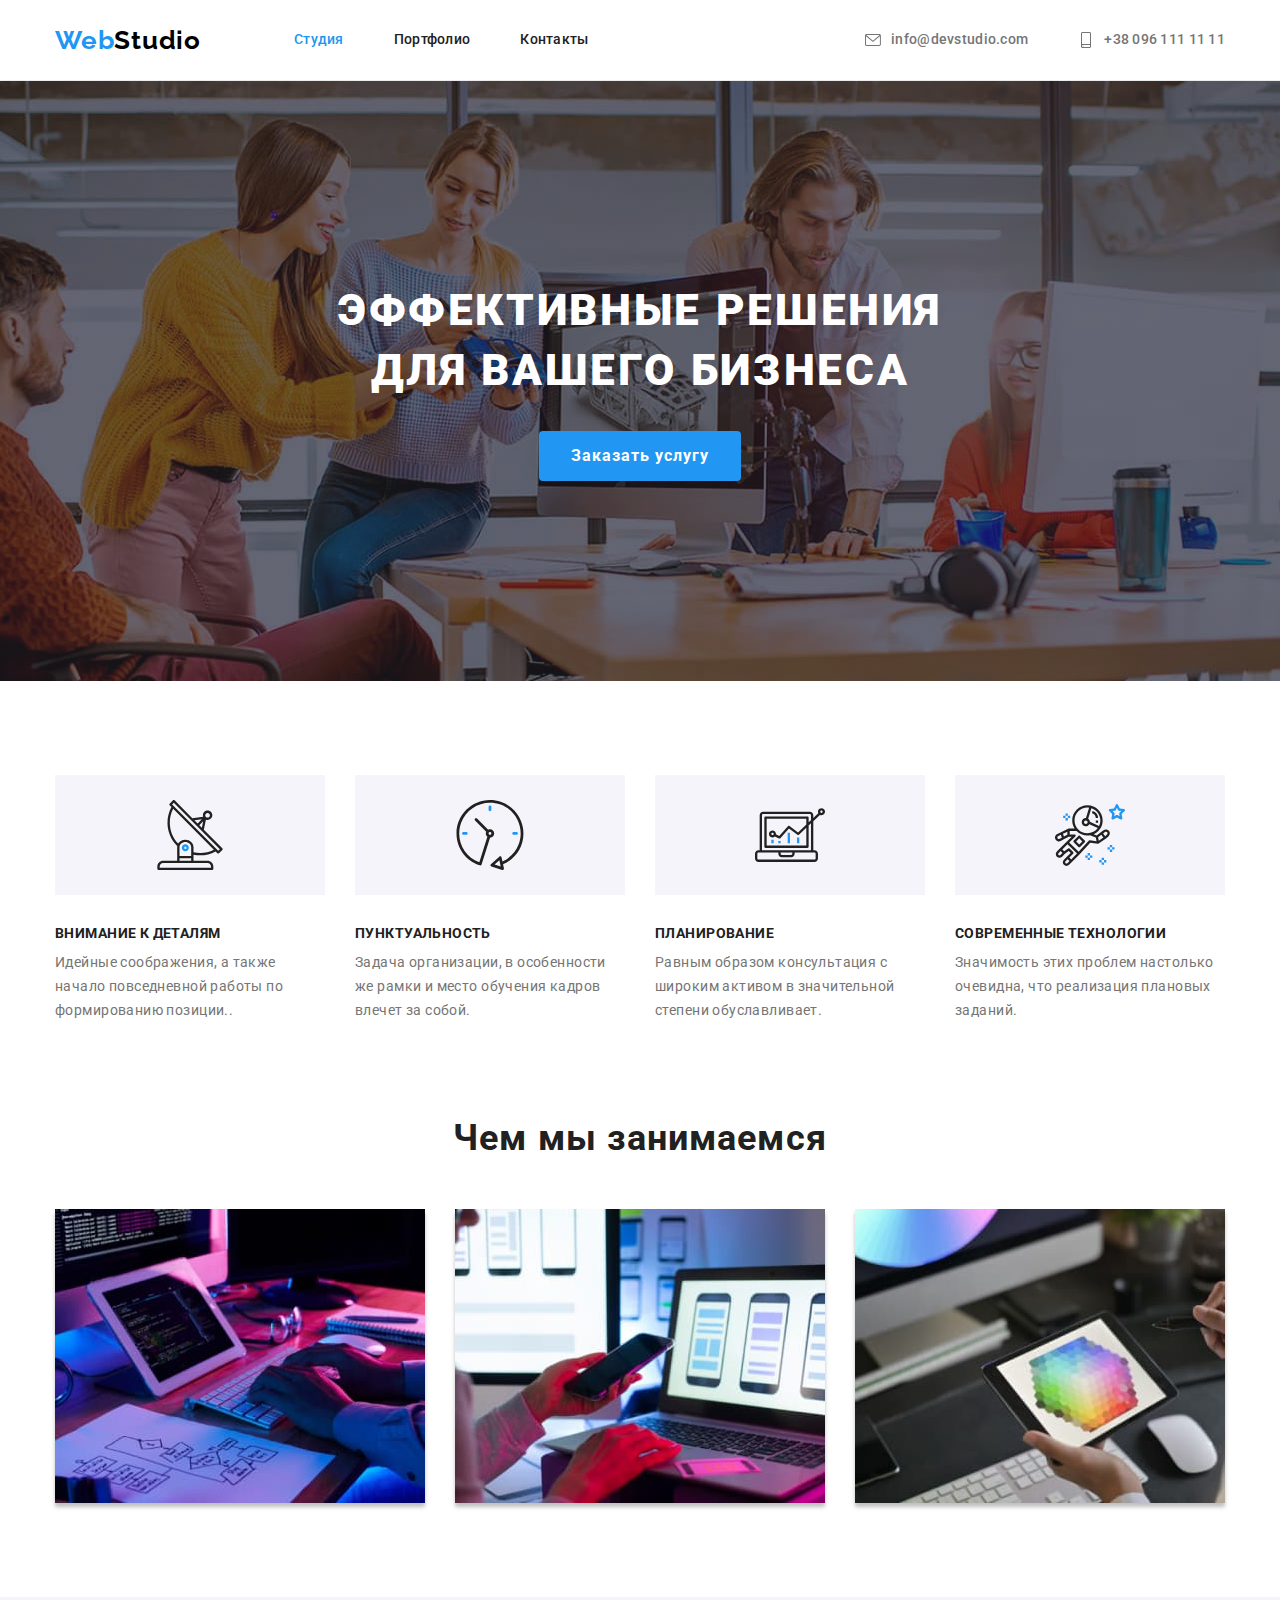
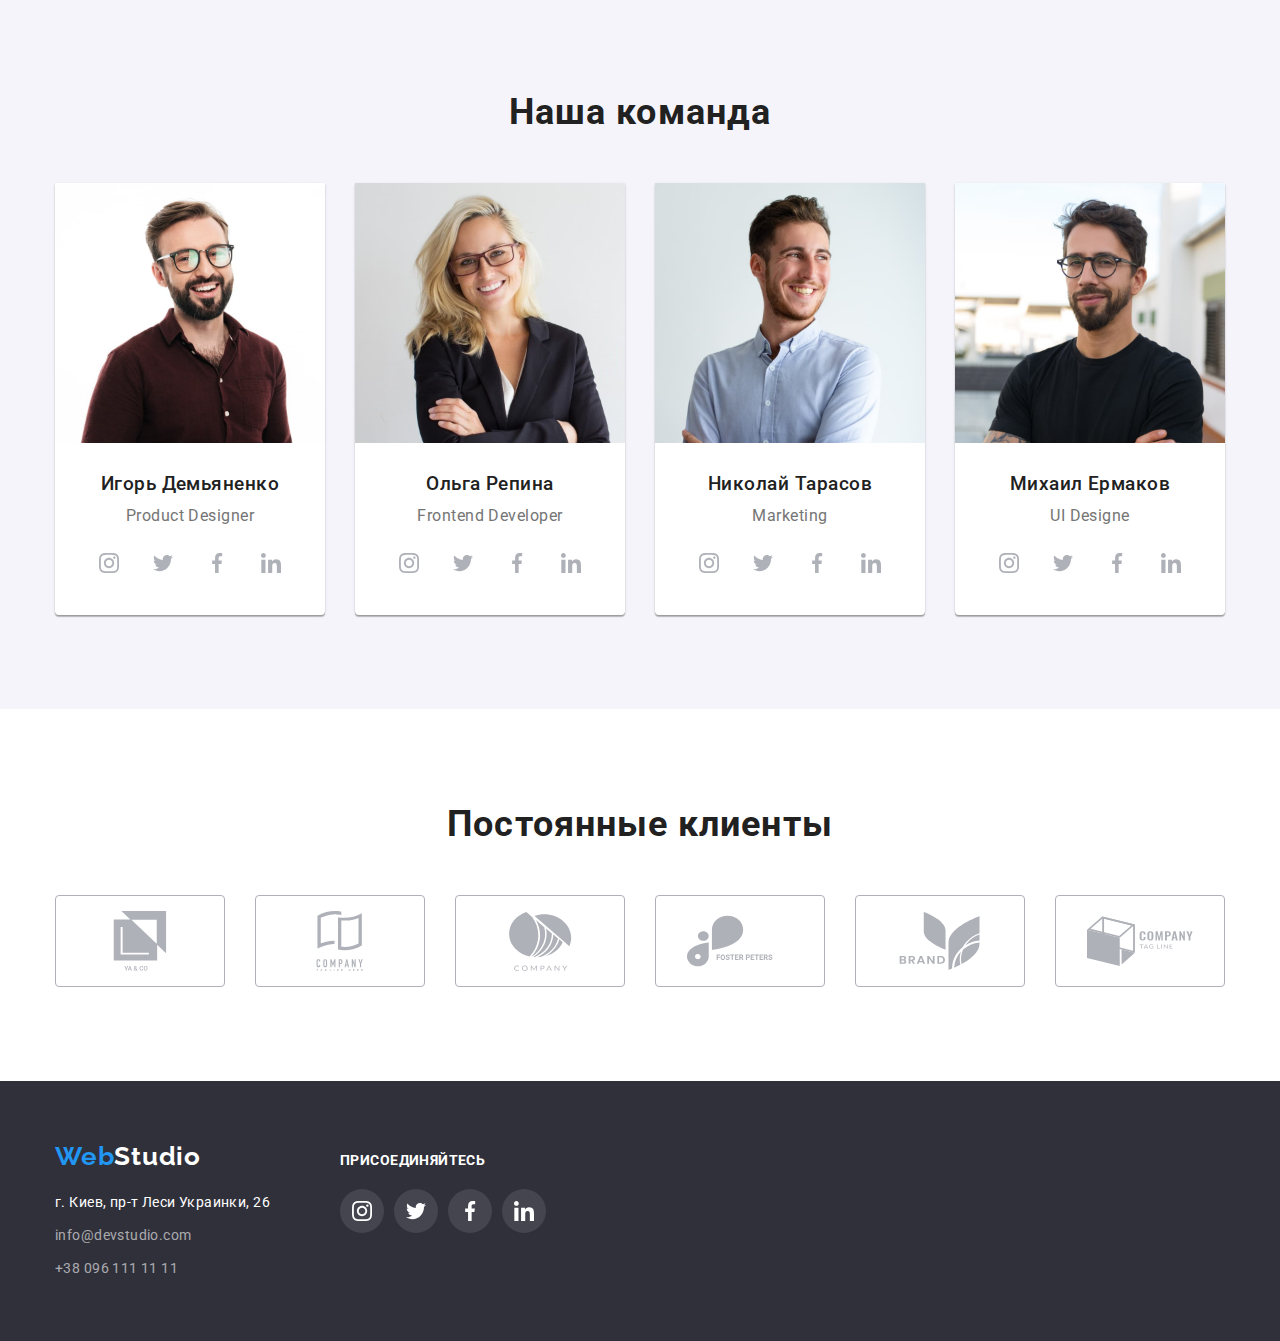
==== commit f8bfe4b4: "Работа над ошибками" ====
--- a/index.html
+++ b/index.html
@@ -166,8 +166,6 @@
               <div class="card-content">
                 <h3 class="card-item-title">Игорь Демьяненко</h3>
                 <p class="card-text">Product Designer</p>
-              </div>
-              <div class="social-links">
                 <ul class="social-icon-list">
                   <li class="social-icon-item">
                     <a class="social-link" href="#">
@@ -206,8 +204,6 @@
               <div class="card-content">
                 <h3 class="card-item-title">Ольга Репина</h3>
                 <p class="card-text">Frontend Developer</p>
-              </div>
-              <div class="social-links">
                 <ul class="social-icon-list">
                   <li class="social-icon-item">
                     <a class="social-link" href="#">
@@ -251,8 +247,6 @@
               <div class="card-content">
                 <h3 class="card-item-title">Николай Тарасов</h3>
                 <p class="card-text">Marketing</p>
-              </div>
-              <div class="social-links">
                 <ul class="social-icon-list">
                   <li class="social-icon-item">
                     <a class="social-link" href="#">
@@ -296,8 +290,6 @@
               <div class="card-content">
                 <h3 class="card-item-title">Михаил Ермаков</h3>
                 <p class="card-text">UI Designe</p>
-              </div>
-              <div class="social-links">
                 <ul class="social-icon-list">
                   <li class="social-icon-item">
                     <a class="social-link" href="#">
--- a/css/styles.css
+++ b/css/styles.css
@@ -8,6 +8,7 @@
   --clr-brend: #2196f3; /*-цвет логотипа,акт.кнопок и ссылок---*/
   --clr-logo-part: #000000; /*-цвет логотипа,акт.кнопок и ссылок---*/
   --clr-ft-link: rgba(255, 255, 255, 0.6); /*--цвет ссылок в футере--*/
+  --clr-icon-link: #afb1b8; /*-- цет иконок соц.сетей--*/
 }
 
 /*--Установки "по умолчанию" для сайта--*/
@@ -138,14 +139,12 @@
   display: flex;
   padding-top: 32px;
   padding-bottom: 32px;
-  justify-content: space-between;
   font-weight: 500;
   font-size: 14px;
   line-height: 1.14;
   letter-spacing: 0.02em;
   color: var(--clr-txt);
   align-items: center;
-  text-align: center;
 }
 
 .nav-link-item:hover .nav-icon-item,
@@ -178,14 +177,12 @@
 }
 
 .main {
-  display: block;
   background: var(--clr-backg-hero);
   background-image: linear-gradient(rgba(47, 48, 58, 0.4), rgba(47, 48, 58, 0.4)),
     url('../images/img-hero.jpg');
   background-repeat: no-repeat;
   background-position: center;
   max-width: 1600px;
-  height: 600px;
   margin: auto;
   text-align: center;
   padding: 200px 0;
@@ -311,7 +308,6 @@
 .card-item {
   width: calc((100% - 4 * 30px) / 4);
   margin-left: 30px;
-  /*height: 368px;*/
   background: #ffffff;
   box-shadow: 0px 1px 3px rgba(0, 0, 0, 0.12), 0px 1px 1px rgba(0, 0, 0, 0.14),
     0px 2px 1px rgba(0, 0, 0, 0.2);
@@ -326,6 +322,7 @@
 .card-text {
   letter-spacing: 0.03em;
   color: var(--clr-txt);
+  margin-bottom: 16px;
 }
 
 .card-content {
@@ -333,35 +330,32 @@
   line-height: 1.19;
   text-align: center;
   letter-spacing: 0.03em;
-  padding: 30px 10px 0;
-  margin-bottom: 16px;
+  padding: 30px 10px;
 }
 /*--раздел соц.сетей--*/
 
-.social-links {
-  display: block;
-  height: 44px;
-  width: 206px;
-  margin: 0 32px 30px;
-}
-
 .social-icon-list {
   display: flex;
-  padding: 0;
+  justify-content: center;
 }
 
 .social-icon-item {
-  display: flex;
+  margin-right: 10px;
+  border-radius: 50%;
+}
+.social-icon-item:last-child {
+  margin-right: 0;
+}
+
+.social-link {
+  display: flex;
+  align-items: center;
+  justify-content: center;
   height: 44px;
   width: 44px;
   border-radius: 50%;
-  margin-right: 10px;
-  align-items: center;
-  cursor: pointer;
-}
-.social-icon-item:last-child {
-  margin-right: 0;
-}
+}
+
 .social-icon-item:hover,
 .social-icon-item:focus,
 .social-icon-item:hover .social-logo,
@@ -371,18 +365,13 @@
 }
 
 .social-logo {
-  display: flex;
-  fill: var(--clr-txt);
+  display: block;
+  fill: var(--clr-icon-link);
   background-color: transparent;
-  justify-content: center;
   background-repeat: no-repeat;
   background-size: cover;
   background-position: center;
 }
-.social-link {
-  display: inline-block;
-  margin: auto auto;
-}
 
 /*--постоянные клиенты---*/
 .const-clients-title {
@@ -400,46 +389,48 @@
 
 .const-clients-item {
   display: flex;
-  justify-content: space-between;
+  align-items: center;
+  justify-content: center;
+  background: transparent;
+  margin-right: 30px;
+}
+.const-clients-item:last-child {
+  margin-right: auto;
+}
+.clients-link {
+  display: flex;
+  height: 92px;
+  width: 170px;
+  align-items: center;
+  justify-content: center;
   border-radius: 4px;
-  background: transparent;
-  width: 170px;
   border: 1px solid #afb1b8;
-  height: 94px;
-  margin-right: 30px;
-  align-items: center;
-  padding: 16px 32px;
-}
-.const-clients-item:last-child {
-  margin-right: 0;
-}
-.clients-link {
-  display: block;
-  height: 100%;
-  width: 106px;
 }
 .client-logo {
-  padding: 0;
   fill: #afb1b8;
 }
 
-.const-clients-item:hover .client-logo,
-.const-clients-item:focus .client-logo {
+.clients-link:hover .client-logo,
+.clients-link:focus .client-logo {
   fill: var(--clr-brend);
 }
-.const-clients-item:hover,
-.const-clients-item:focus {
-  border-radius: 4px;
+.clients-link:hover,
+.clients-link:focus {
   border: 1px solid var(--clr-brend);
-  cursor: pointer;
 }
 
 /*-------------------footer-section-----------*/
 
 .footer {
-  display: flex;
   padding: 60px 0;
   background: var(--clr-backg-hero);
+}
+.footer .container {
+  display: flex;
+  align-items: baseline;
+}
+.footer .icon-network {
+  margin-left: 70px;
 }
 
 .footer .logo {
@@ -479,17 +470,6 @@
   color: var(--clr-brend);
 }
 
-.footer .container {
-  display: flex;
-}
-
-.footer .icon-network {
-  height: 80px;
-  width: 206px;
-  margin-left: 70px;
-  margin-top: 12px;
-}
-
 .network-title {
   font-weight: 700;
   font-size: 14px;
@@ -497,42 +477,39 @@
   letter-spacing: 0.03em;
   text-transform: uppercase;
   color: var(--clr-btn-link);
+  margin-bottom: 20px;
 }
 
 .network-icon-list {
   display: flex;
-  padding-top: 20px;
-  height: 44px;
-  width: 206px;
 }
 .network-icon-item {
+  display: flex;
+  margin-right: 10px;
+  align-items: center;
+}
+.network-icon-item:last-child {
+  margin-right: 0;
+}
+.network-link {
   display: flex;
   height: 44px;
   width: 44px;
   border-radius: 50%;
-  margin-right: 10px;
-  align-items: center;
-  background-color: rgba(255, 255, 255, 0.1);
-  cursor: pointer;
-}
-.network-icon-item:last-child {
-  margin-right: 0;
-}
-.network-link {
-  display: inline-block;
-  margin: auto auto;
+  justify-content: center;
+  align-items: center;
+  background: #ffffff1a;
 }
 .network-logo {
   display: flex;
   fill: var(--clr-btn-link);
   background-color: transparent;
-  justify-content: center;
   background-repeat: no-repeat;
   background-size: cover;
   background-position: center;
 }
-.network-icon-item:hover,
-.network-icon-item:focus {
+.network-link:hover,
+.network-link:focus {
   background-color: var(--clr-brend);
 }
 
@@ -590,15 +567,18 @@
 }
 
 .sample-item {
+  display: block;
   width: calc((100% - 3 * 30px) / 3);
   margin-left: 30px;
   margin-top: 30px;
 }
-.sample-item:hover {
-  box-shadow: 0px 4px 4px 0px #00000040;
+.sample-link:hover,
+.sample-link:focus {
+  box-shadow: 1px 4px 6px 0px #00000029, 0px 4px 4px 0px #0000000f, 0px 1px 1px 0px #0000001f;
 }
 
 .sample-link {
+  display: block;
   height: 100%;
 }
 
@@ -607,12 +587,12 @@
   font-size: 18px;
   line-height: 2;
   letter-spacing: 0.06em;
-  color: #212121;
+  color: var(--clr-ttl);
   margin-bottom: 4px;
 }
 .sample-item-txt {
   font-size: 16px;
-  line-height: 1.87;
+  line-height: 1.88;
   letter-spacing: 0.03em;
   color: var(--clr-txt);
   background: var(--clr-btn-link);
